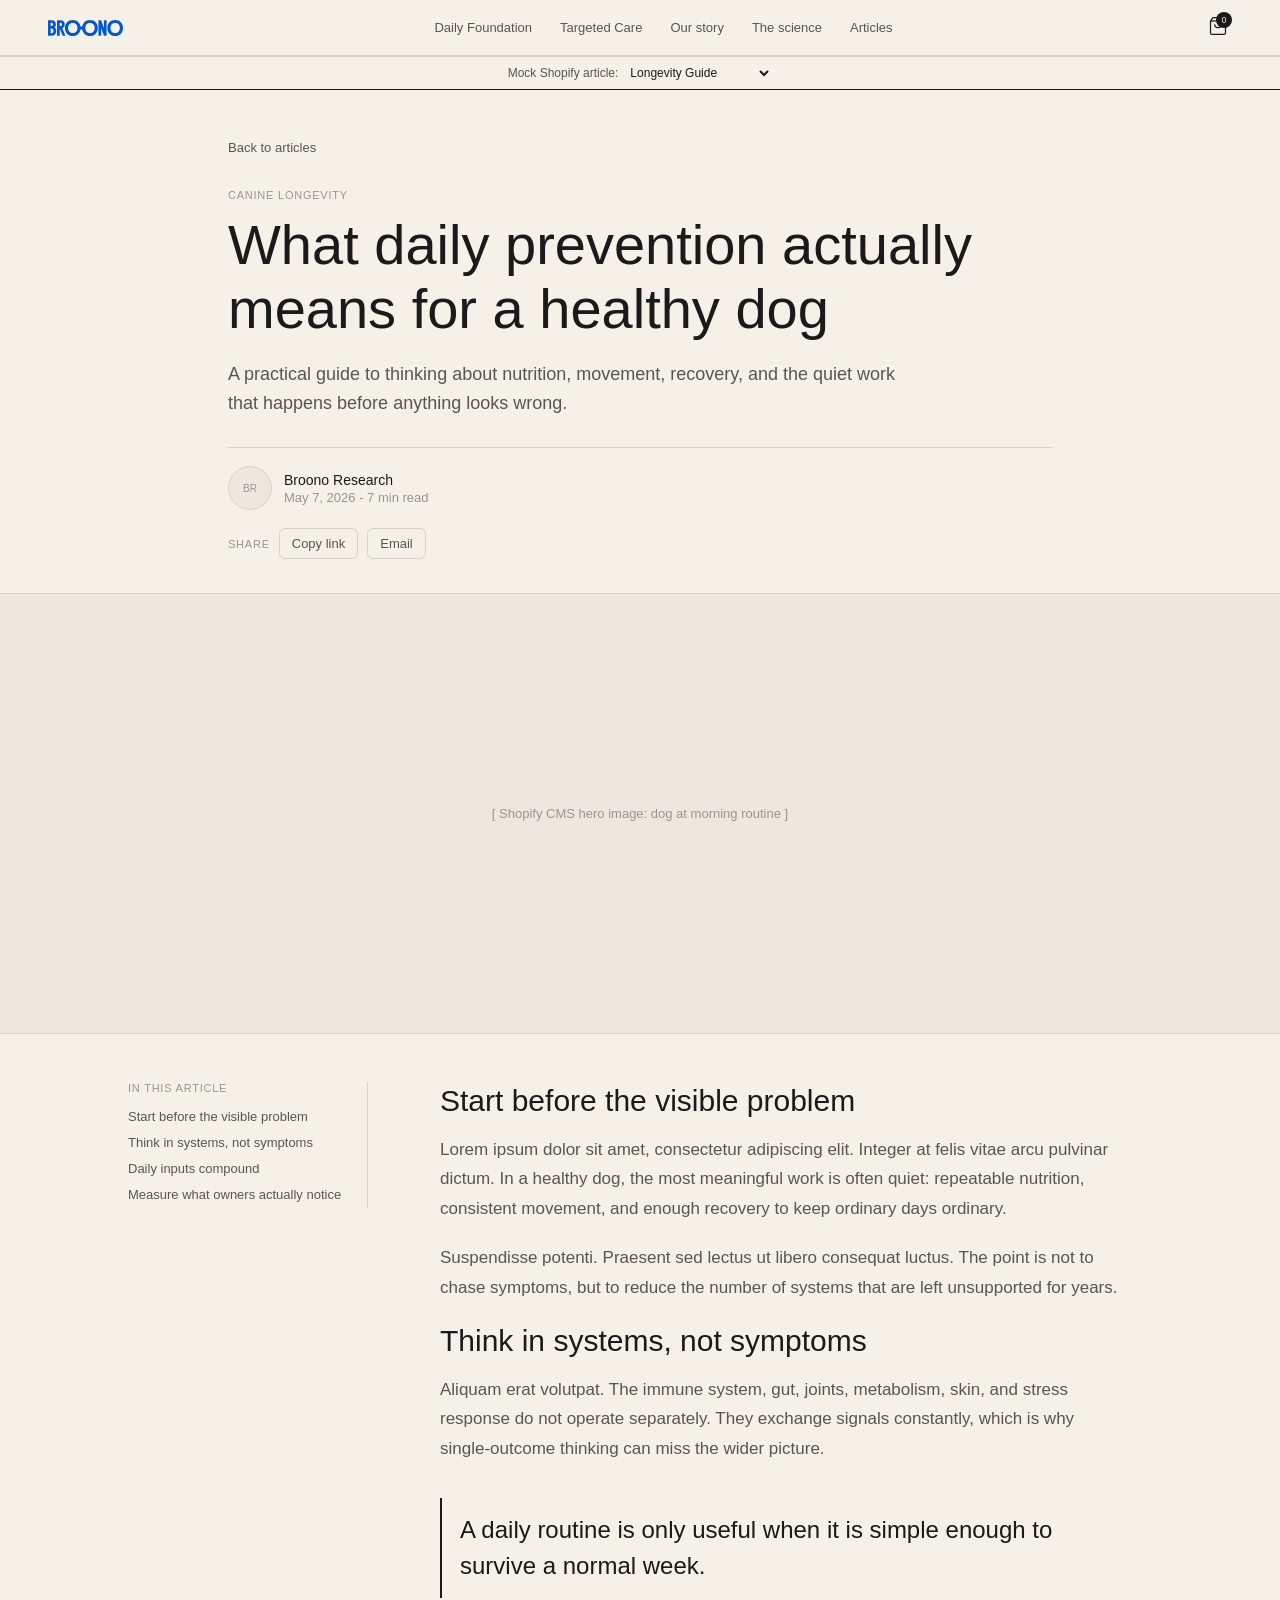
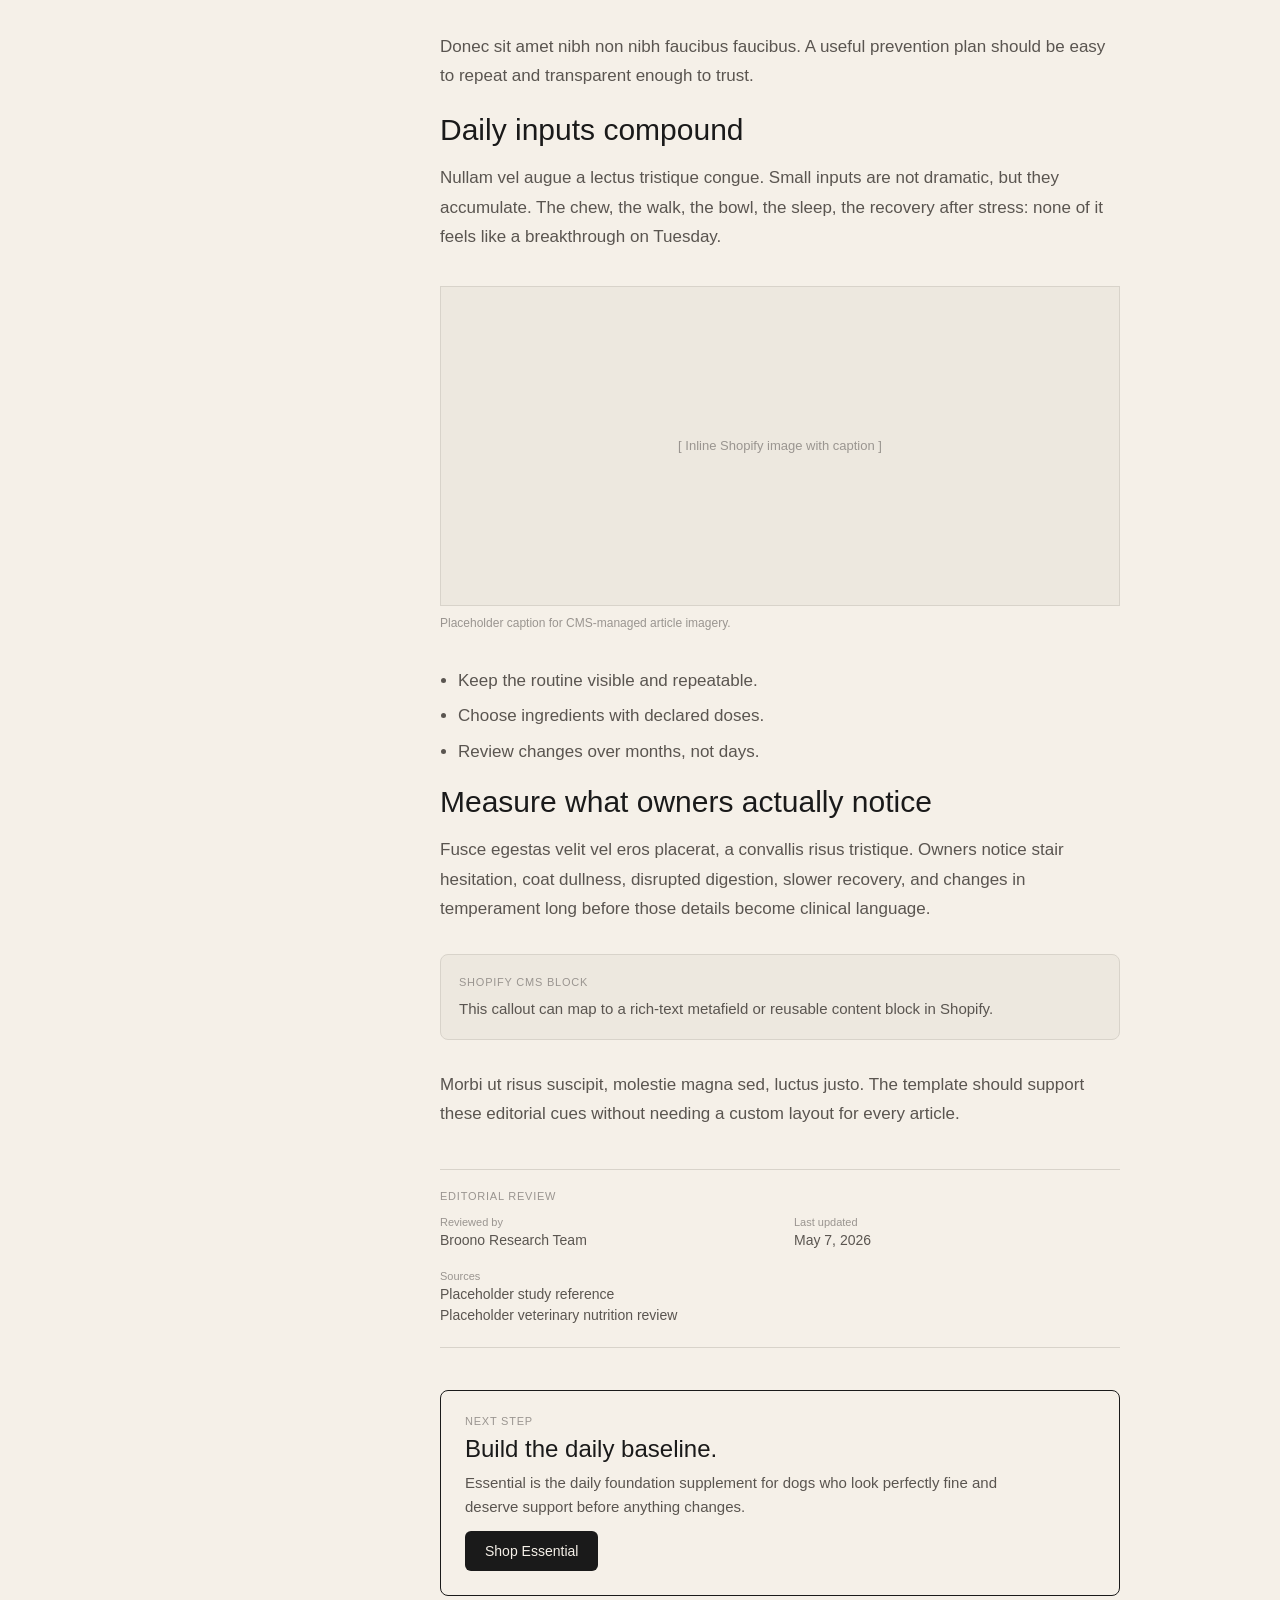
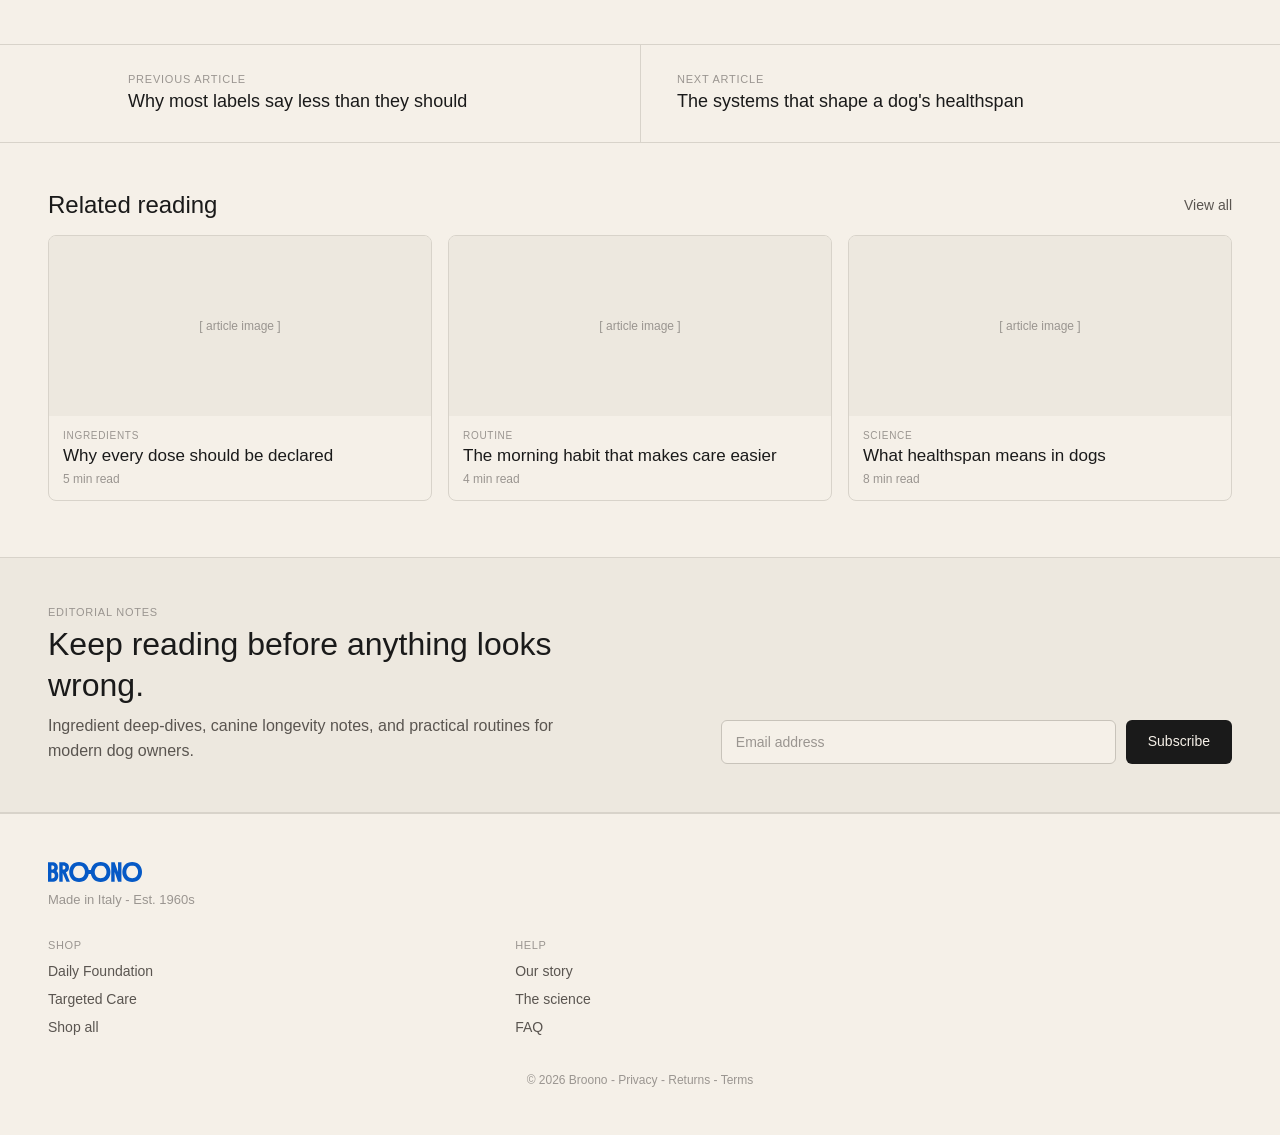
==== article.html @ ec1b1a00 "-" ====
<!DOCTYPE html>
<html lang="en">
<head>
<meta charset="UTF-8">
<link rel="icon" type="image/svg+xml" href="assets/logo-favicon-blue.svg">
<meta name="viewport" content="width=device-width, initial-scale=1.0">
<title>Broono - Article Template Wireframe</title>
<style>
  *, *::before, *::after { box-sizing: border-box; margin: 0; padding: 0; }

  :root {
    --color-background-primary: #F5F0E8;
    --color-background-secondary: #EDE8DF;
    --color-text-primary: #1A1A1A;
    --color-text-secondary: #5A5550;
    --color-text-tertiary: #9A9590;
    --color-border-primary: #1A1A1A;
    --color-border-secondary: #C8C3BA;
    --color-border-tertiary: #D8D3CA;
  }

  body {
    background: #E8E3DB;
    font-family: -apple-system, BlinkMacSystemFont, "Helvetica Neue", Arial, sans-serif;
    min-height: 100vh;
    color: var(--color-text-primary);
  }

  a { color: inherit; text-decoration: none; }

  .sr-only {
    position: absolute; width: 1px; height: 1px;
    padding: 0; margin: -1px; overflow: hidden;
    clip: rect(0,0,0,0); white-space: nowrap; border: 0;
  }

  .page-wrapper {
    display: flex;
    flex-direction: column;
    align-items: center;
    padding: 20px 12px;
  }

  .phone-frame {
    width: 340px;
    overflow: hidden;
    background: var(--color-background-primary);
    position: relative;
  }

  .section-label {
    font-size: 8px;
    color: var(--color-text-tertiary);
    padding: 5px 10px 3px;
    letter-spacing: 0.06em;
  }

  .nav-drawer {
    display: none;
    position: absolute;
    top: 0; left: 0; right: 0; bottom: 0;
    z-index: 30;
    background: var(--color-background-primary);
  }
  .nav-drawer__inner { padding: 14px 16px; }
  .nav-drawer__header {
    display: flex;
    justify-content: space-between;
    align-items: center;
    padding-bottom: 12px;
    border-bottom: 0.5px solid var(--color-border-tertiary);
    margin-bottom: 4px;
  }
  .nav-drawer__close {
    background: none; border: none; cursor: pointer;
    font-size: 22px; line-height: 1;
    color: var(--color-text-primary); padding: 0;
  }
  .nav-drawer__group-label {
    font-size: 9px; color: var(--color-text-tertiary);
    padding: 10px 0 4px; letter-spacing: 0.07em;
  }
  .nav-drawer__links { font-size: 13px; }
  .nav-drawer__link {
    display: block;
    padding: 10px 0;
    border-bottom: 0.5px solid var(--color-border-tertiary);
  }
  .nav-drawer__link:last-child { border-bottom: none; }

  .nav {
    position: sticky; top: 0; z-index: 10;
    background: var(--color-background-primary);
    border-bottom: 0.5px solid var(--color-border-tertiary);
    padding: 0 14px;
    display: flex;
    align-items: center;
    justify-content: space-between;
    height: 44px;
  }
  .nav__hamburger {
    background: none; border: none; cursor: pointer;
    padding: 4px; color: var(--color-text-primary);
  }
  .nav__desktop-links { display: none; }
  .nav__desktop-link { color: var(--color-text-secondary); cursor: pointer; }
  .nav__cart { position: relative; cursor: pointer; padding: 4px; }
  .nav__cart-badge {
    position: absolute; top: 0; right: 0;
    background: var(--color-text-primary);
    color: var(--color-background-primary);
    border-radius: 50%; width: 13px; height: 13px;
    font-size: 8px;
    display: flex; align-items: center; justify-content: center;
    font-weight: 500;
  }

  .article-picker {
    display: flex; align-items: center; gap: 8px;
    padding: 6px 10px;
    background: var(--color-background-primary);
    border-bottom: 0.5px solid var(--color-border-primary);
    font-size: 9px; color: var(--color-text-secondary);
  }
  .article-picker select {
    font-size: 9px; font-family: inherit;
    color: var(--color-text-primary);
    background: transparent; border: none; outline: none; cursor: pointer;
    max-width: 245px;
  }

  .article-hero {
    border-bottom: 0.5px solid var(--color-border-tertiary);
  }
  .article-hero__inner { padding: 18px 14px 16px; }
  .article-hero__back {
    display: inline-block;
    font-size: 10px;
    color: var(--color-text-secondary);
    margin-bottom: 18px;
  }
  .article-hero__eyebrow {
    font-size: 9px;
    color: var(--color-text-tertiary);
    letter-spacing: 0.07em;
    text-transform: uppercase;
    margin-bottom: 8px;
  }
  .article-hero__title {
    font-size: 25px;
    font-weight: 500;
    line-height: 1.15;
    margin-bottom: 10px;
  }
  .article-hero__dek {
    font-size: 12px;
    line-height: 1.65;
    color: var(--color-text-secondary);
    margin-bottom: 16px;
  }
  .article-meta {
    display: flex;
    align-items: center;
    gap: 9px;
    padding-top: 12px;
    border-top: 0.5px solid var(--color-border-tertiary);
  }
  .article-meta__avatar {
    width: 30px; height: 30px; border-radius: 50%;
    background: var(--color-background-secondary);
    border: 0.5px solid var(--color-border-tertiary);
    display: flex; align-items: center; justify-content: center;
    font-size: 8px; color: var(--color-text-tertiary);
    flex-shrink: 0;
  }
  .article-meta__name { font-size: 10px; font-weight: 500; margin-bottom: 2px; }
  .article-meta__details { font-size: 9px; color: var(--color-text-tertiary); }
  .share-row {
    display: flex;
    align-items: center;
    gap: 7px;
    flex-wrap: wrap;
    margin-top: 12px;
  }
  .share-row__label {
    font-size: 9px;
    color: var(--color-text-tertiary);
    letter-spacing: 0.07em;
    text-transform: uppercase;
  }
  .share-row__button {
    border: 0.5px solid var(--color-border-tertiary);
    background: transparent;
    color: var(--color-text-secondary);
    border-radius: 6px;
    padding: 6px 9px;
    font-family: inherit;
    font-size: 10px;
    line-height: 1;
    cursor: pointer;
  }
  .share-row__button:hover { border-color: var(--color-border-secondary); color: var(--color-text-primary); }
  .article-hero__media {
    min-height: 190px;
    background: var(--color-background-secondary);
    border-top: 0.5px solid var(--color-border-tertiary);
    display: flex; align-items: center; justify-content: center;
    text-align: center;
    font-size: 10px;
    color: var(--color-text-tertiary);
    padding: 20px;
  }

  .article-layout {
    border-bottom: 0.5px solid var(--color-border-tertiary);
  }
  .article-layout__inner { padding: 0 14px 18px; }
  .toc {
    border-bottom: 0.5px solid var(--color-border-tertiary);
    padding: 12px 0;
    margin-bottom: 18px;
  }
  .toc__label {
    font-size: 9px;
    color: var(--color-text-tertiary);
    letter-spacing: 0.07em;
    margin-bottom: 8px;
    text-transform: uppercase;
  }
  .toc__link {
    display: block;
    font-size: 11px;
    color: var(--color-text-secondary);
    line-height: 1.8;
  }

  .article-body {
    font-size: 13px;
    line-height: 1.72;
    color: var(--color-text-secondary);
  }
  .article-body h2 {
    font-size: 18px;
    line-height: 1.28;
    font-weight: 500;
    color: var(--color-text-primary);
    margin: 28px 0 10px;
  }
  .article-body h2:first-child { margin-top: 0; }
  .article-body h3 {
    font-size: 14px;
    line-height: 1.35;
    font-weight: 500;
    color: var(--color-text-primary);
    margin: 18px 0 8px;
  }
  .article-body p { margin-bottom: 14px; }
  .article-body a {
    color: var(--color-text-primary);
    border-bottom: 0.5px solid var(--color-border-secondary);
  }
  .article-body ul, .article-body ol {
    margin: 0 0 16px 18px;
  }
  .article-body li { margin-bottom: 6px; }
  .article-pullquote {
    border-left: 2px solid var(--color-border-primary);
    padding: 10px 0 10px 12px;
    margin: 20px 0;
    color: var(--color-text-primary);
    font-size: 15px;
    line-height: 1.5;
    font-weight: 500;
  }
  .article-image {
    margin: 22px 0;
  }
  .article-image__frame {
    min-height: 170px;
    background: var(--color-background-secondary);
    border: 0.5px solid var(--color-border-tertiary);
    display: flex; align-items: center; justify-content: center;
    text-align: center;
    font-size: 10px;
    color: var(--color-text-tertiary);
    padding: 18px;
  }
  .article-image__caption {
    font-size: 9px;
    color: var(--color-text-tertiary);
    line-height: 1.5;
    margin-top: 6px;
  }
  .article-note {
    border: 0.5px solid var(--color-border-tertiary);
    background: var(--color-background-secondary);
    border-radius: 8px;
    padding: 12px;
    margin: 20px 0;
  }
  .article-note__label {
    font-size: 9px;
    letter-spacing: 0.07em;
    color: var(--color-text-tertiary);
    text-transform: uppercase;
    margin-bottom: 5px;
  }
  .article-note__body {
    font-size: 12px;
    line-height: 1.6;
    color: var(--color-text-secondary);
  }

  .article-trust {
    border-top: 0.5px solid var(--color-border-tertiary);
    border-bottom: 0.5px solid var(--color-border-tertiary);
    padding: 14px 0;
    margin-top: 26px;
  }
  .article-trust__label {
    font-size: 9px;
    color: var(--color-text-tertiary);
    letter-spacing: 0.07em;
    text-transform: uppercase;
    margin-bottom: 10px;
  }
  .article-trust__grid {
    display: grid;
    grid-template-columns: 1fr;
    gap: 10px;
  }
  .article-trust__item-label {
    font-size: 9px;
    color: var(--color-text-tertiary);
    margin-bottom: 2px;
  }
  .article-trust__item-value {
    font-size: 11px;
    line-height: 1.55;
    color: var(--color-text-secondary);
  }

  .article-cta {
    border: 0.5px solid var(--color-border-primary);
    border-radius: 8px;
    padding: 14px;
    margin-top: 28px;
  }
  .article-cta__label {
    font-size: 9px;
    letter-spacing: 0.07em;
    color: var(--color-text-tertiary);
    text-transform: uppercase;
    margin-bottom: 6px;
  }
  .article-cta__title {
    font-size: 16px;
    line-height: 1.35;
    font-weight: 500;
    margin-bottom: 6px;
  }
  .article-cta__body {
    font-size: 11px;
    line-height: 1.6;
    color: var(--color-text-secondary);
    margin-bottom: 12px;
  }
  .article-cta__button {
    display: inline-block;
    background: var(--color-text-primary);
    color: var(--color-background-primary);
    padding: 9px 14px;
    border-radius: 6px;
    font-size: 11px;
    font-weight: 500;
  }

  .article-nav {
    border-bottom: 0.5px solid var(--color-border-tertiary);
  }
  .article-nav__inner {
    display: grid;
    grid-template-columns: 1fr;
  }
  .article-nav__item {
    padding: 14px;
    border-bottom: 0.5px solid var(--color-border-tertiary);
  }
  .article-nav__item:last-child { border-bottom: none; }
  .article-nav__label {
    font-size: 9px;
    color: var(--color-text-tertiary);
    letter-spacing: 0.07em;
    text-transform: uppercase;
    margin-bottom: 4px;
  }
  .article-nav__title {
    font-size: 13px;
    line-height: 1.35;
    font-weight: 500;
  }

  .related {
    border-bottom: 0.5px solid var(--color-border-tertiary);
  }
  .related__header {
    padding: 14px 14px 8px;
    display: flex; justify-content: space-between; align-items: center;
  }
  .related__title { font-size: 14px; font-weight: 500; }
  .related__showall { font-size: 10px; color: var(--color-text-secondary); }
  .related__grid {
    display: grid;
    grid-template-columns: 1fr;
    gap: 10px;
    padding: 0 14px 18px;
  }
  .related-card {
    border: 0.5px solid var(--color-border-tertiary);
    border-radius: 8px;
    overflow: hidden;
    background: var(--color-background-primary);
  }
  .related-card__photo {
    min-height: 100px;
    background: var(--color-background-secondary);
    display: flex; align-items: center; justify-content: center;
    font-size: 9px;
    color: var(--color-text-tertiary);
  }
  .related-card__body { padding: 10px; }
  .related-card__eyebrow {
    font-size: 8px;
    color: var(--color-text-tertiary);
    letter-spacing: 0.07em;
    margin-bottom: 4px;
    text-transform: uppercase;
  }
  .related-card__name {
    font-size: 13px;
    line-height: 1.35;
    font-weight: 500;
    margin-bottom: 4px;
  }
  .related-card__meta {
    font-size: 9px;
    color: var(--color-text-tertiary);
  }

  .article-newsletter {
    border-bottom: 0.5px solid var(--color-border-tertiary);
    background: var(--color-background-secondary);
  }
  .article-newsletter__inner { padding: 18px 14px; }
  .article-newsletter__label {
    font-size: 9px;
    color: var(--color-text-tertiary);
    letter-spacing: 0.07em;
    text-transform: uppercase;
    margin-bottom: 6px;
  }
  .article-newsletter__headline {
    font-size: 17px;
    line-height: 1.3;
    font-weight: 500;
    margin-bottom: 6px;
  }
  .article-newsletter__body {
    font-size: 11px;
    line-height: 1.6;
    color: var(--color-text-secondary);
    margin-bottom: 12px;
  }
  .article-newsletter__form {
    display: flex;
    flex-direction: column;
    gap: 8px;
  }
  .article-newsletter__input {
    border: 0.5px solid var(--color-border-secondary);
    background: var(--color-background-primary);
    color: var(--color-text-tertiary);
    border-radius: 6px;
    padding: 10px 12px;
    font-size: 11px;
  }
  .article-newsletter__button {
    background: var(--color-text-primary);
    color: var(--color-background-primary);
    border-radius: 6px;
    padding: 10px 14px;
    font-size: 11px;
    font-weight: 500;
    text-align: center;
  }

  .footer { border-top: 0.5px solid var(--color-border-tertiary); }
  .footer__inner { padding: 12px 10px 24px; }
  .footer__logo { font-size: 11px; font-weight: 500; margin-bottom: 4px; letter-spacing: 0.07em; }
  .footer__origin { font-size: 9px; color: var(--color-text-tertiary); margin-bottom: 12px; }
  .footer__cols {
    display: grid;
    grid-template-columns: minmax(0,1fr) minmax(0,1fr);
    gap: 12px; margin-bottom: 12px;
  }
  .footer__col-label {
    font-size: 8px; font-weight: 500; color: var(--color-text-tertiary);
    margin-bottom: 6px; letter-spacing: 0.06em;
  }
  .footer__col-links { font-size: 10px; color: var(--color-text-secondary); line-height: 2; }
  .footer__legal { font-size: 8px; color: var(--color-text-tertiary); text-align: center; }

  @media (min-width: 768px) {
    body { padding: 0; }
    .page-wrapper { padding: 0; align-items: stretch; }
    .phone-frame { width: 100%; max-width: 100%; overflow: visible; }
    .section-label { display: none; }

    .nav {
      height: 56px; padding: 0 48px;
      max-width: 1280px; width: 100%; margin: 0 auto;
    }
    .nav-wrapper {
      background: var(--color-background-primary);
      border-bottom: 0.5px solid var(--color-border-tertiary);
      position: sticky; top: 0; z-index: 10;
    }
    .nav__hamburger { display: none; }
    .nav__desktop-links {
      display: flex; gap: 28px; align-items: center; font-size: 13px;
    }
    .nav__desktop-link:hover { color: var(--color-text-primary); }
    .nav__cart-badge { width: 16px; height: 16px; font-size: 9px; }

    .article-picker {
      justify-content: center;
      font-size: 12px;
      padding: 8px 48px;
    }
    .article-picker select { font-size: 12px; max-width: none; }

    .article-hero__inner {
      max-width: 920px;
      margin: 0 auto;
      padding: 48px 48px 34px;
    }
    .article-hero__back { font-size: 13px; margin-bottom: 34px; }
    .article-hero__eyebrow { font-size: 11px; margin-bottom: 12px; }
    .article-hero__title {
      font-size: 56px;
      max-width: 820px;
      margin-bottom: 18px;
    }
    .article-hero__dek {
      font-size: 18px;
      max-width: 690px;
      margin-bottom: 28px;
    }
    .article-meta { gap: 12px; padding-top: 18px; }
    .article-meta__avatar { width: 44px; height: 44px; font-size: 10px; }
    .article-meta__name { font-size: 14px; }
    .article-meta__details { font-size: 13px; }
    .share-row { margin-top: 18px; gap: 9px; }
    .share-row__label { font-size: 11px; }
    .share-row__button { font-size: 13px; padding: 8px 12px; }
    .article-hero__media {
      min-height: 440px;
      font-size: 13px;
    }

    .article-layout__inner {
      max-width: 1120px;
      margin: 0 auto;
      padding: 48px;
      display: grid;
      grid-template-columns: 240px minmax(0, 680px);
      gap: 72px;
      align-items: start;
    }
    .toc {
      position: sticky;
      top: 88px;
      border-bottom: none;
      border-right: 0.5px solid var(--color-border-tertiary);
      padding: 0 22px 0 0;
      margin: 0;
    }
    .toc__label { font-size: 11px; margin-bottom: 10px; }
    .toc__link { font-size: 13px; line-height: 2; }

    .article-body { font-size: 17px; line-height: 1.74; }
    .article-body h2 { font-size: 30px; margin: 42px 0 14px; }
    .article-body h3 { font-size: 20px; margin: 26px 0 10px; }
    .article-body p { margin-bottom: 20px; }
    .article-pullquote {
      font-size: 24px;
      padding: 14px 0 14px 18px;
      margin: 34px 0;
    }
    .article-image { margin: 34px 0; }
    .article-image__frame {
      min-height: 320px;
      font-size: 13px;
    }
    .article-image__caption { font-size: 12px; margin-top: 8px; }
    .article-note { padding: 18px; margin: 30px 0; }
    .article-note__label { font-size: 11px; }
    .article-note__body { font-size: 15px; }
    .article-trust {
      padding: 20px 0;
      margin-top: 40px;
    }
    .article-trust__label { font-size: 11px; margin-bottom: 14px; }
    .article-trust__grid {
      grid-template-columns: 1fr 1fr;
      gap: 18px 28px;
    }
    .article-trust__item-label { font-size: 11px; }
    .article-trust__item-value { font-size: 14px; }
    .article-cta { padding: 24px; margin-top: 42px; }
    .article-cta__label { font-size: 11px; }
    .article-cta__title { font-size: 24px; }
    .article-cta__body { font-size: 15px; max-width: 540px; }
    .article-cta__button { font-size: 14px; padding: 12px 20px; }

    .article-nav__inner {
      max-width: 1120px;
      margin: 0 auto;
      grid-template-columns: 1fr 1fr;
      padding: 0 48px;
    }
    .article-nav__item {
      padding: 28px 0;
      border-bottom: none;
    }
    .article-nav__item + .article-nav__item {
      border-left: 0.5px solid var(--color-border-tertiary);
      padding-left: 36px;
    }
    .article-nav__label { font-size: 11px; }
    .article-nav__title { font-size: 18px; max-width: 420px; }

    .related__header {
      max-width: 1280px;
      margin: 0 auto;
      padding: 48px 48px 16px;
    }
    .related__title { font-size: 24px; }
    .related__showall { font-size: 14px; }
    .related__grid {
      max-width: 1280px;
      margin: 0 auto;
      grid-template-columns: repeat(3, minmax(0, 1fr));
      gap: 16px;
      padding: 0 48px 56px;
    }
    .related-card__photo { min-height: 180px; font-size: 12px; }
    .related-card__body { padding: 14px; }
    .related-card__eyebrow { font-size: 10px; }
    .related-card__name { font-size: 17px; }
    .related-card__meta { font-size: 12px; }

    .article-newsletter__inner {
      max-width: 1280px;
      margin: 0 auto;
      padding: 48px;
      display: grid;
      grid-template-columns: minmax(0, 1.1fr) minmax(340px, 0.9fr);
      gap: 48px;
      align-items: end;
    }
    .article-newsletter__label { font-size: 11px; }
    .article-newsletter__headline { font-size: 32px; max-width: 520px; }
    .article-newsletter__body { font-size: 16px; max-width: 560px; margin-bottom: 0; }
    .article-newsletter__form {
      flex-direction: row;
      gap: 10px;
    }
    .article-newsletter__input {
      flex: 1;
      font-size: 14px;
      padding: 13px 14px;
    }
    .article-newsletter__button {
      font-size: 14px;
      padding: 13px 22px;
      white-space: nowrap;
    }

    .footer__inner { padding: 48px; max-width: 1280px; margin: 0 auto; }
    .footer__logo { font-size: 16px; margin-bottom: 6px; }
    .footer__origin { font-size: 13px; margin-bottom: 32px; }
    .footer__cols { grid-template-columns: 2fr 1fr 1fr 1fr; gap: 32px; margin-bottom: 32px; }
    .footer__col-label { font-size: 11px; }
    .footer__col-links { font-size: 14px; }
    .footer__legal { font-size: 12px; }
  }
</style>
</head>
<body>

<h2 class="sr-only">Article template wireframe - Broono dog supplements</h2>

<div class="page-wrapper">
<div class="phone-frame">

  <div id="nav-drawer" class="nav-drawer">
    <div class="nav-drawer__inner">
      <div class="nav-drawer__header">
        <a href="index.html" style="display:inline-block;line-height:0;"><img src="assets/broono-logo-blu.svg" alt="Broono" style="height:18px;width:auto;"></a>
        <button class="nav-drawer__close" onclick="document.getElementById('nav-drawer').style.display='none'" aria-label="Close menu">x</button>
      </div>
      <div class="nav-drawer__group-label">COLLECTIONS</div>
      <div class="nav-drawer__links">
        <a class="nav-drawer__link" href="pdp.html">Daily Foundation</a>
        <a class="nav-drawer__link" href="pdp.html">Targeted Care</a>
      </div>
      <div class="nav-drawer__group-label">MORE</div>
      <div class="nav-drawer__links">
        <a class="nav-drawer__link" href="index.html">Our story</a>
        <a class="nav-drawer__link" href="article.html">The science</a>
        <a class="nav-drawer__link" href="article.html" style="border-bottom:none;">Articles</a>
      </div>
    </div>
  </div>

  <div class="nav-wrapper">
    <nav class="nav">
      <button class="nav__hamburger" onclick="document.getElementById('nav-drawer').style.display='block'" aria-label="Open menu">
        <svg width="18" height="14" viewBox="0 0 18 14" fill="none"><rect width="18" height="1.5" rx="0.75" fill="currentColor"/><rect y="6" width="18" height="1.5" rx="0.75" fill="currentColor"/><rect y="12" width="18" height="1.5" rx="0.75" fill="currentColor"/></svg>
      </button>
      <a href="index.html" style="display:inline-block;line-height:0;"><img src="assets/broono-logo-blu.svg" alt="Broono" style="height:16px;width:auto;"></a>
      <nav class="nav__desktop-links" aria-label="Main navigation">
        <a href="pdp.html"><span class="nav__desktop-link">Daily Foundation</span></a>
        <a href="pdp.html"><span class="nav__desktop-link">Targeted Care</span></a>
        <a href="index.html"><span class="nav__desktop-link">Our story</span></a>
        <a href="article.html"><span class="nav__desktop-link">The science</span></a>
        <a href="article.html"><span class="nav__desktop-link">Articles</span></a>
      </nav>
      <div class="nav__cart" aria-label="Cart">
        <svg width="20" height="20" viewBox="0 0 24 24" fill="none" stroke="currentColor" stroke-width="1.5"><path d="M6 2L3 6v14a2 2 0 002 2h14a2 2 0 002-2V6l-3-4z"/><line x1="3" y1="6" x2="21" y2="6"/><path d="M16 10a4 4 0 01-8 0"/></svg>
        <span class="nav__cart-badge">0</span>
      </div>
    </nav>
  </div>

  <div class="article-picker">
    <span>Mock Shopify article:</span>
    <select id="articlePicker" aria-label="Select mock article">
      <option value="longevity">Longevity Guide</option>
      <option value="ingredients">Ingredient Deep Dive</option>
      <option value="announcement">Product Announcement</option>
    </select>
  </div>

  <article>
    <header class="article-hero">
      <div class="section-label">ARTICLE HEADER</div>
      <div class="article-hero__inner">
        <a class="article-hero__back" href="index.html">Back to articles</a>
        <div class="article-hero__eyebrow" id="article-category">Canine longevity</div>
        <h1 class="article-hero__title" id="article-title">What daily prevention actually means for a healthy dog</h1>
        <p class="article-hero__dek" id="article-dek">A practical guide to thinking about nutrition, movement, recovery, and the quiet work that happens before anything looks wrong.</p>
        <div class="article-meta">
          <div class="article-meta__avatar" id="article-avatar">AB</div>
          <div>
            <div class="article-meta__name" id="article-author">Broono Research</div>
            <div class="article-meta__details" id="article-details">May 7, 2026 - 7 min read</div>
          </div>
        </div>
        <div class="share-row" aria-label="Share article">
          <span class="share-row__label">Share</span>
          <button class="share-row__button" type="button" id="copy-link-button">Copy link</button>
          <a class="share-row__button" href="mailto:?subject=Broono article&body=Read this Broono article: article.html">Email</a>
        </div>
      </div>
      <div class="article-hero__media" id="article-hero-media">[ Shopify CMS hero image ]</div>
    </header>

    <section class="article-layout">
      <div class="section-label">ARTICLE BODY + TOC</div>
      <div class="article-layout__inner">
        <aside class="toc" aria-label="Article contents">
          <div class="toc__label">In this article</div>
          <div id="article-toc"></div>
        </aside>
        <div>
          <div class="article-body" id="article-body"></div>
          <aside class="article-trust" aria-label="Article review and sources">
            <div class="article-trust__label">Editorial review</div>
            <div class="article-trust__grid">
              <div class="article-trust__item">
                <div class="article-trust__item-label">Reviewed by</div>
                <div class="article-trust__item-value">Broono Research Team</div>
              </div>
              <div class="article-trust__item">
                <div class="article-trust__item-label">Last updated</div>
                <div class="article-trust__item-value">May 7, 2026</div>
              </div>
              <div class="article-trust__item">
                <div class="article-trust__item-label">Sources</div>
                <div class="article-trust__item-value">Placeholder study reference<br>Placeholder veterinary nutrition review</div>
              </div>
            </div>
          </aside>
          <aside class="article-cta">
            <div class="article-cta__label">Next step</div>
            <div class="article-cta__title" id="article-cta-title">Build the daily baseline.</div>
            <div class="article-cta__body" id="article-cta-body">Essential is the daily foundation supplement for dogs who look perfectly fine and deserve support before anything changes.</div>
            <a class="article-cta__button" href="pdp.html" id="article-cta-link">Shop Essential</a>
          </aside>
        </div>
      </div>
    </section>

    <nav class="article-nav" aria-label="Article navigation">
      <div class="section-label">PREVIOUS / NEXT</div>
      <div class="article-nav__inner">
        <a class="article-nav__item" href="article.html">
          <div class="article-nav__label">Previous article</div>
          <div class="article-nav__title" id="article-prev">Why most labels say less than they should</div>
        </a>
        <a class="article-nav__item" href="article.html">
          <div class="article-nav__label">Next article</div>
          <div class="article-nav__title" id="article-next">The systems that shape a dog's healthspan</div>
        </a>
      </div>
    </nav>
  </article>

  <section class="related">
    <div class="section-label">RELATED ARTICLES</div>
    <div class="related__header">
      <span class="related__title">Related reading</span>
      <a class="related__showall" href="article.html">View all</a>
    </div>
    <div class="related__grid" id="related-grid"></div>
  </section>

  <section class="article-newsletter">
    <div class="section-label">ARTICLE NEWSLETTER</div>
    <div class="article-newsletter__inner">
      <div>
        <div class="article-newsletter__label">Editorial notes</div>
        <div class="article-newsletter__headline">Keep reading before anything looks wrong.</div>
        <div class="article-newsletter__body">Ingredient deep-dives, canine longevity notes, and practical routines for modern dog owners.</div>
      </div>
      <div class="article-newsletter__form" aria-label="Newsletter signup">
        <div class="article-newsletter__input">Email address</div>
        <div class="article-newsletter__button">Subscribe</div>
      </div>
    </div>
  </section>

  <footer class="footer">
    <div class="section-label">FOOTER</div>
    <div class="footer__inner">
      <a href="index.html" style="display:inline-block;line-height:0;"><img src="assets/broono-logo-blu.svg" alt="Broono" class="footer__logo" style="height:20px;width:auto;"></a>
      <div class="footer__origin">Made in Italy - Est. 1960s</div>
      <div class="footer__cols">
        <div>
          <div class="footer__col-label">SHOP</div>
          <div class="footer__col-links"><a href="pdp.html">Daily Foundation</a><br><a href="pdp.html">Targeted Care</a><br><a href="pdp.html">Shop all</a></div>
        </div>
        <div>
          <div class="footer__col-label">HELP</div>
          <div class="footer__col-links"><a href="index.html">Our story</a><br><a href="article.html">The science</a><br><a href="article.html">FAQ</a></div>
        </div>
      </div>
      <div class="footer__legal">&copy; 2026 Broono - Privacy - Returns - Terms</div>
    </div>
  </footer>

</div>
</div>

<script>
  const mockArticles = {
    longevity: {
      category: 'Canine longevity',
      title: 'What daily prevention actually means for a healthy dog',
      dek: 'A practical guide to thinking about nutrition, movement, recovery, and the quiet work that happens before anything looks wrong.',
      author: 'Broono Research',
      initials: 'BR',
      details: 'May 7, 2026 - 7 min read',
      hero: '[ Shopify CMS hero image: dog at morning routine ]',
      ctaTitle: 'Build the daily baseline.',
      ctaBody: 'Essential is the daily foundation supplement for dogs who look perfectly fine and deserve support before anything changes.',
      ctaLink: 'Shop Essential',
      prev: 'Why most labels say less than they should',
      next: 'The systems that shape a dog\'s healthspan',
      related: [
        ['Ingredients', 'Why every dose should be declared', '5 min read'],
        ['Routine', 'The morning habit that makes care easier', '4 min read'],
        ['Science', 'What healthspan means in dogs', '8 min read']
      ],
      sections: [
        {
          id: 'start-before',
          title: 'Start before the visible problem',
          html: '<p>Lorem ipsum dolor sit amet, consectetur adipiscing elit. Integer at felis vitae arcu pulvinar dictum. In a healthy dog, the most meaningful work is often quiet: repeatable nutrition, consistent movement, and enough recovery to keep ordinary days ordinary.</p><p>Suspendisse potenti. Praesent sed lectus ut libero consequat luctus. The point is not to chase symptoms, but to reduce the number of systems that are left unsupported for years.</p>'
        },
        {
          id: 'systems',
          title: 'Think in systems, not symptoms',
          html: '<p>Aliquam erat volutpat. The immune system, gut, joints, metabolism, skin, and stress response do not operate separately. They exchange signals constantly, which is why single-outcome thinking can miss the wider picture.</p><blockquote class="article-pullquote">A daily routine is only useful when it is simple enough to survive a normal week.</blockquote><p>Donec sit amet nibh non nibh faucibus faucibus. A useful prevention plan should be easy to repeat and transparent enough to trust.</p>'
        },
        {
          id: 'daily-inputs',
          title: 'Daily inputs compound',
          html: '<p>Nullam vel augue a lectus tristique congue. Small inputs are not dramatic, but they accumulate. The chew, the walk, the bowl, the sleep, the recovery after stress: none of it feels like a breakthrough on Tuesday.</p><div class="article-image"><div class="article-image__frame">[ Inline Shopify image with caption ]</div><div class="article-image__caption">Placeholder caption for CMS-managed article imagery.</div></div><ul><li>Keep the routine visible and repeatable.</li><li>Choose ingredients with declared doses.</li><li>Review changes over months, not days.</li></ul>'
        },
        {
          id: 'measurement',
          title: 'Measure what owners actually notice',
          html: '<p>Fusce egestas velit vel eros placerat, a convallis risus tristique. Owners notice stair hesitation, coat dullness, disrupted digestion, slower recovery, and changes in temperament long before those details become clinical language.</p><div class="article-note"><div class="article-note__label">Shopify CMS block</div><div class="article-note__body">This callout can map to a rich-text metafield or reusable content block in Shopify.</div></div><p>Morbi ut risus suscipit, molestie magna sed, luctus justo. The template should support these editorial cues without needing a custom layout for every article.</p>'
        }
      ]
    },
    ingredients: {
      category: 'Ingredient deep dive',
      title: 'Why ingredient transparency should feel boring',
      dek: 'Declared doses, named mechanisms, and sourced rationale should be the baseline, not a special feature.',
      author: 'Broono Lab Team',
      initials: 'BL',
      details: 'May 7, 2026 - 6 min read',
      hero: '[ Shopify CMS hero image: ingredient bench ]',
      ctaTitle: 'Read the label without guessing.',
      ctaBody: 'Every Broono formula is built around named ingredients, declared doses, and a clear reason for being there.',
      ctaLink: 'Explore the formula',
      prev: 'The systems that shape a dog\'s healthspan',
      next: 'How we think about bioavailability',
      related: [
        ['Formula', 'Bioavailability in plain English', '6 min read'],
        ['Quality', 'What batch testing should prove', '5 min read'],
        ['Routine', 'How to compare supplement labels', '7 min read']
      ],
      sections: [
        {
          id: 'named',
          title: 'Name the ingredient',
          html: '<p>Lorem ipsum dolor sit amet, consectetur adipiscing elit. A label should not hide behind proprietary language when a dog owner is trying to make a careful decision.</p><p>Curabitur commodo tellus at velit consequat, vitae consequat lorem faucibus.</p>'
        },
        {
          id: 'dose',
          title: 'Declare the dose',
          html: '<p>Praesent vel nisl nec nibh faucibus vestibulum. A dose that exists only as a marketing claim is not useful. Owners need enough context to understand what is actually inside the chew.</p><blockquote class="article-pullquote">Transparency is not a tone of voice. It is information made legible.</blockquote>'
        },
        {
          id: 'mechanism',
          title: 'Explain the mechanism',
          html: '<p>Sed ac quam euismod, vulputate enim at, sodales purus. Ingredient copy should connect each input to a biological rationale without pretending that nutrition is magic.</p><div class="article-image"><div class="article-image__frame">[ Inline Shopify image: ingredient detail ]</div><div class="article-image__caption">Placeholder for a CMS-managed ingredient photograph or diagram.</div></div>'
        }
      ]
    },
    announcement: {
      category: 'Announcement',
      title: 'A calmer way to build the daily routine',
      dek: 'Introducing a compact editorial format for product news, formulation updates, and founder notes.',
      author: 'Broono Editorial',
      initials: 'BE',
      details: 'May 7, 2026 - 3 min read',
      hero: '[ Shopify CMS hero image: product and routine ]',
      ctaTitle: 'See the routine.',
      ctaBody: 'Pair the article with a product path when the story naturally leads to a next step.',
      ctaLink: 'Shop the routine',
      prev: 'What healthspan means in dogs',
      next: 'Why every dose should be declared',
      related: [
        ['News', 'Founder note on prevention', '3 min read'],
        ['Product', 'How Essential fits the morning', '4 min read'],
        ['Science', 'The five-system framework', '8 min read']
      ],
      sections: [
        {
          id: 'what-changed',
          title: 'What changed',
          html: '<p>Lorem ipsum dolor sit amet, consectetur adipiscing elit. Integer feugiat leo quis nibh feugiat, in suscipit magna tincidunt. This shorter format keeps announcements direct while preserving the same metadata and related reading system.</p>'
        },
        {
          id: 'why',
          title: 'Why it matters',
          html: '<p>Vivamus tristique lacus vitae urna gravida, id luctus urna iaculis. Announcement pages should still behave like articles: readable, linkable, and useful after the launch window closes.</p><div class="article-note"><div class="article-note__label">CMS variant</div><div class="article-note__body">This mock article represents a compact news template using the same component set.</div></div>'
        }
      ]
    }
  };

  function renderArticle(key) {
    const article = mockArticles[key] || mockArticles.longevity;
    document.getElementById('article-category').textContent = article.category;
    document.getElementById('article-title').textContent = article.title;
    document.getElementById('article-dek').textContent = article.dek;
    document.getElementById('article-author').textContent = article.author;
    document.getElementById('article-avatar').textContent = article.initials;
    document.getElementById('article-details').textContent = article.details;
    document.querySelector('.share-row a').href = 'mailto:?subject=' + encodeURIComponent(article.title) + '&body=' + encodeURIComponent('Read this Broono article: ' + window.location.href);
    document.getElementById('article-hero-media').textContent = article.hero;
    document.getElementById('article-cta-title').textContent = article.ctaTitle;
    document.getElementById('article-cta-body').textContent = article.ctaBody;
    document.getElementById('article-cta-link').textContent = article.ctaLink;
    document.getElementById('article-prev').textContent = article.prev;
    document.getElementById('article-next').textContent = article.next;

    document.getElementById('article-toc').innerHTML = article.sections.map(section =>
      '<a class="toc__link" href="#' + section.id + '">' + section.title + '</a>'
    ).join('');

    document.getElementById('article-body').innerHTML = article.sections.map(section =>
      '<section id="' + section.id + '"><h2>' + section.title + '</h2>' + section.html + '</section>'
    ).join('');

    document.getElementById('related-grid').innerHTML = article.related.map(item =>
      '<a class="related-card" href="article.html"><div class="related-card__photo">[ article image ]</div><div class="related-card__body"><div class="related-card__eyebrow">' + item[0] + '</div><div class="related-card__name">' + item[1] + '</div><div class="related-card__meta">' + item[2] + '</div></div></a>'
    ).join('');
  }

  document.getElementById('articlePicker').addEventListener('change', function(event) {
    renderArticle(event.target.value);
  });

  document.getElementById('copy-link-button').addEventListener('click', function(event) {
    const button = event.currentTarget;
    const originalLabel = 'Copy link';

    if (!navigator.clipboard) {
      button.textContent = 'Link copied';
      setTimeout(function() { button.textContent = originalLabel; }, 1400);
      return;
    }

    navigator.clipboard.writeText(window.location.href).then(function() {
      button.textContent = 'Link copied';
      setTimeout(function() { button.textContent = originalLabel; }, 1400);
    }).catch(function() {
      button.textContent = 'Copy failed';
      setTimeout(function() { button.textContent = originalLabel; }, 1400);
    });
  });

  renderArticle('longevity');
</script>

</body>
</html>
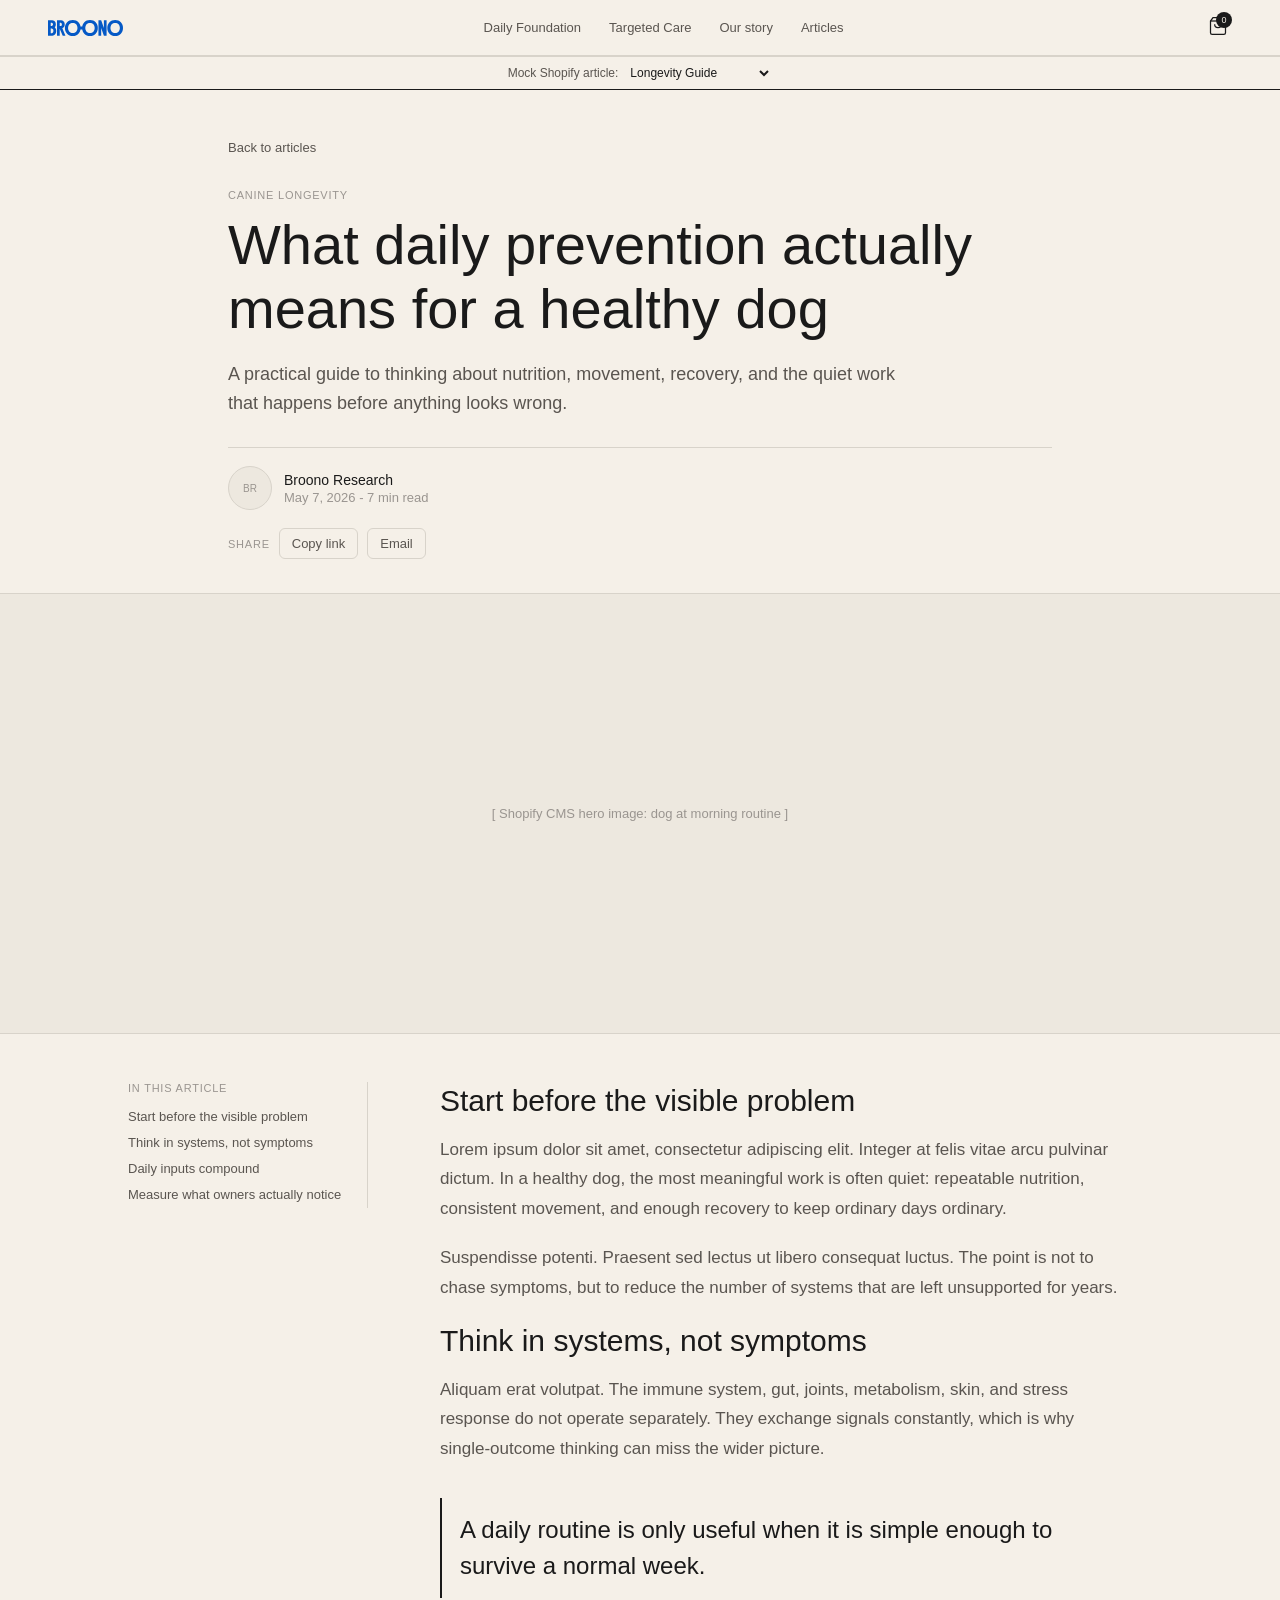
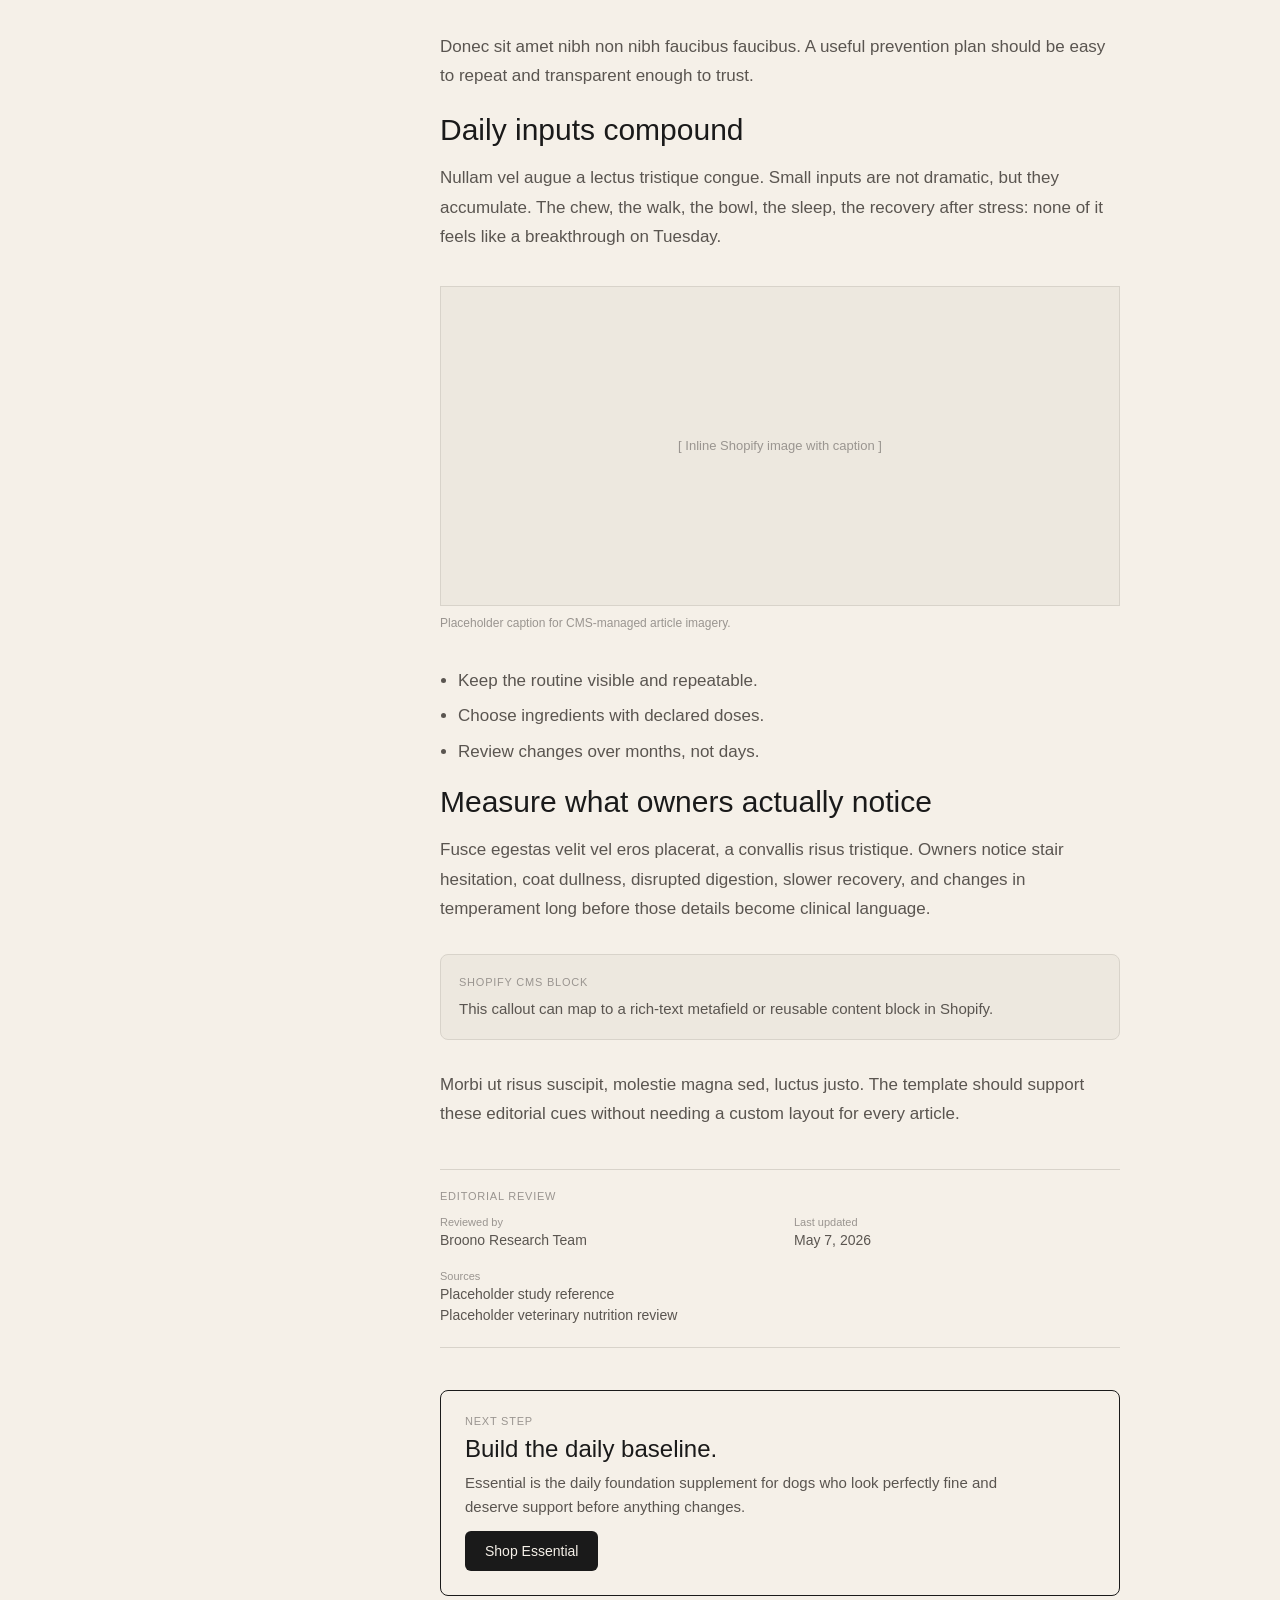
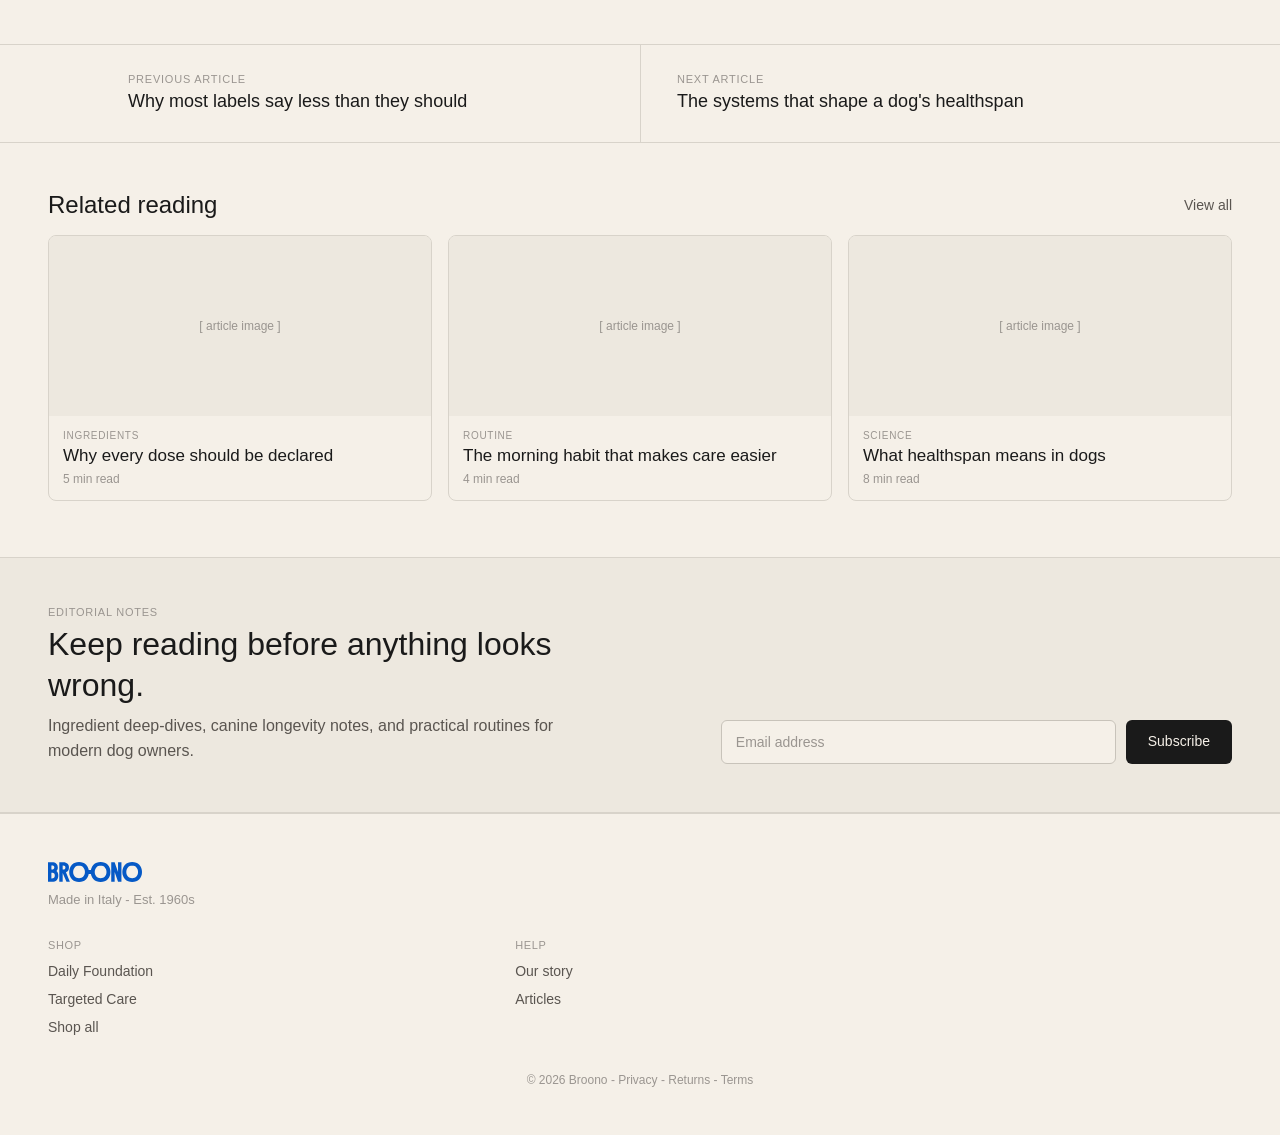
==== commit c9c1b1d8: "-" ====
--- a/article.html
+++ b/article.html
@@ -718,8 +718,7 @@
       <div class="nav-drawer__group-label">MORE</div>
       <div class="nav-drawer__links">
         <a class="nav-drawer__link" href="index.html">Our story</a>
-        <a class="nav-drawer__link" href="article.html">The science</a>
-        <a class="nav-drawer__link" href="article.html" style="border-bottom:none;">Articles</a>
+        <a class="nav-drawer__link" href="blog.html" style="border-bottom:none;">Articles</a>
       </div>
     </div>
   </div>
@@ -734,8 +733,7 @@
         <a href="pdp.html"><span class="nav__desktop-link">Daily Foundation</span></a>
         <a href="pdp.html"><span class="nav__desktop-link">Targeted Care</span></a>
         <a href="index.html"><span class="nav__desktop-link">Our story</span></a>
-        <a href="article.html"><span class="nav__desktop-link">The science</span></a>
-        <a href="article.html"><span class="nav__desktop-link">Articles</span></a>
+        <a href="blog.html"><span class="nav__desktop-link">Articles</span></a>
       </nav>
       <div class="nav__cart" aria-label="Cart">
         <svg width="20" height="20" viewBox="0 0 24 24" fill="none" stroke="currentColor" stroke-width="1.5"><path d="M6 2L3 6v14a2 2 0 002 2h14a2 2 0 002-2V6l-3-4z"/><line x1="3" y1="6" x2="21" y2="6"/><path d="M16 10a4 4 0 01-8 0"/></svg>
@@ -757,7 +755,7 @@
     <header class="article-hero">
       <div class="section-label">ARTICLE HEADER</div>
       <div class="article-hero__inner">
-        <a class="article-hero__back" href="index.html">Back to articles</a>
+        <a class="article-hero__back" href="blog.html">Back to articles</a>
         <div class="article-hero__eyebrow" id="article-category">Canine longevity</div>
         <h1 class="article-hero__title" id="article-title">What daily prevention actually means for a healthy dog</h1>
         <p class="article-hero__dek" id="article-dek">A practical guide to thinking about nutrition, movement, recovery, and the quiet work that happens before anything looks wrong.</p>
@@ -832,7 +830,7 @@
     <div class="section-label">RELATED ARTICLES</div>
     <div class="related__header">
       <span class="related__title">Related reading</span>
-      <a class="related__showall" href="article.html">View all</a>
+      <a class="related__showall" href="blog.html">View all</a>
     </div>
     <div class="related__grid" id="related-grid"></div>
   </section>
@@ -864,7 +862,7 @@
         </div>
         <div>
           <div class="footer__col-label">HELP</div>
-          <div class="footer__col-links"><a href="index.html">Our story</a><br><a href="article.html">The science</a><br><a href="article.html">FAQ</a></div>
+          <div class="footer__col-links"><a href="index.html">Our story</a><br><a href="blog.html">Articles</a></div>
         </div>
       </div>
       <div class="footer__legal">&copy; 2026 Broono - Privacy - Returns - Terms</div>
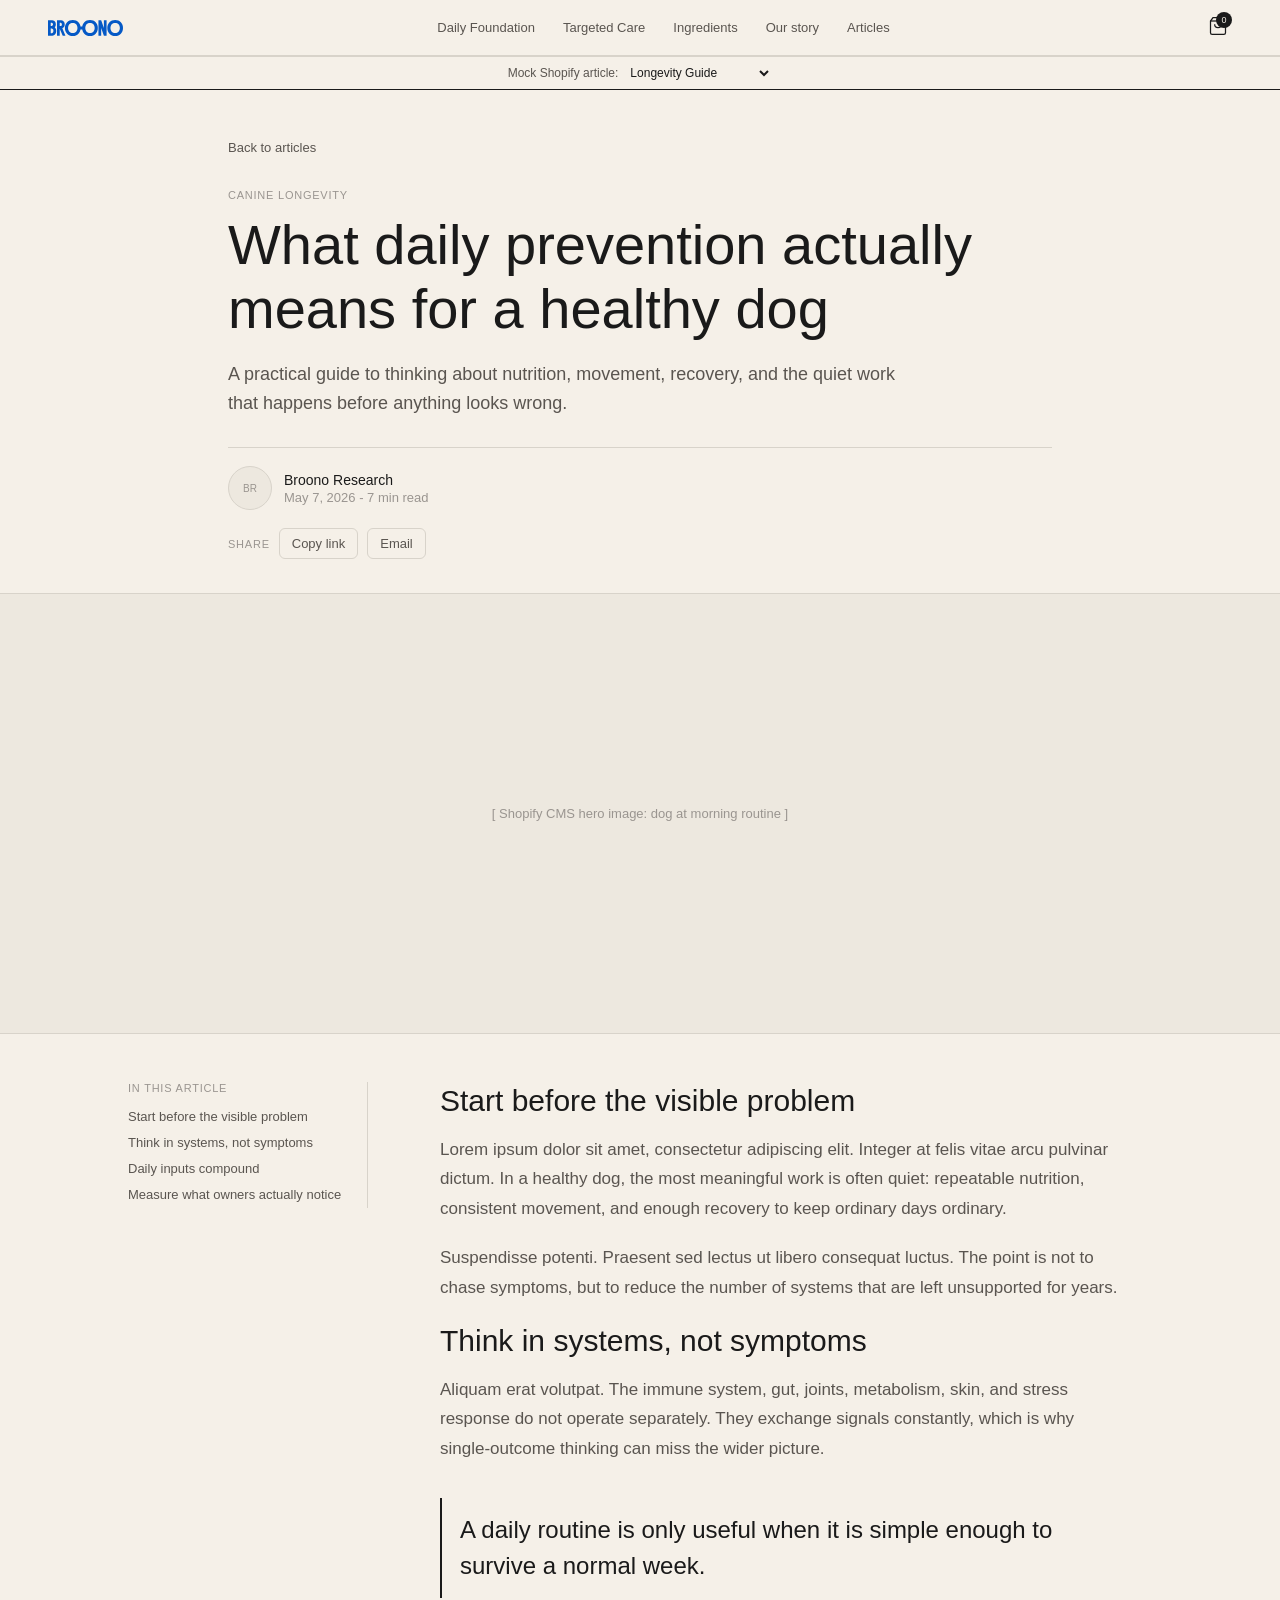
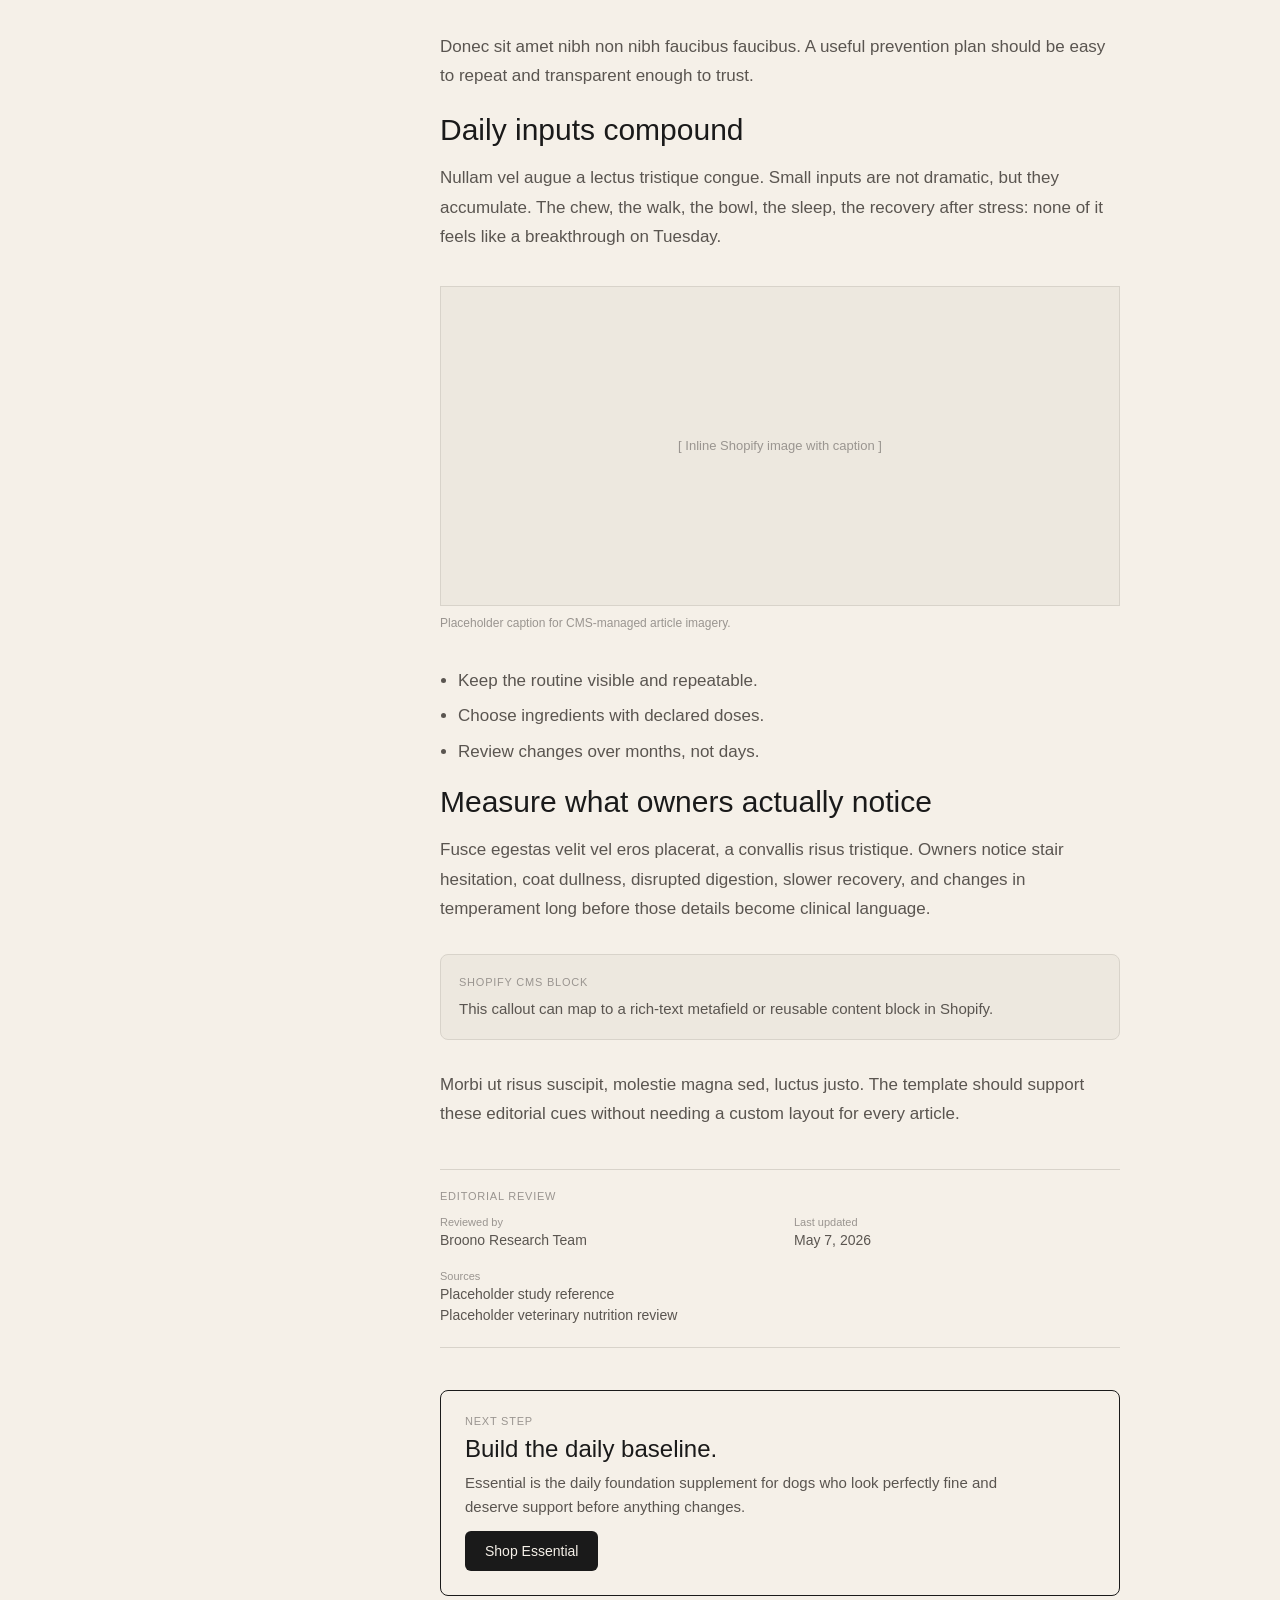
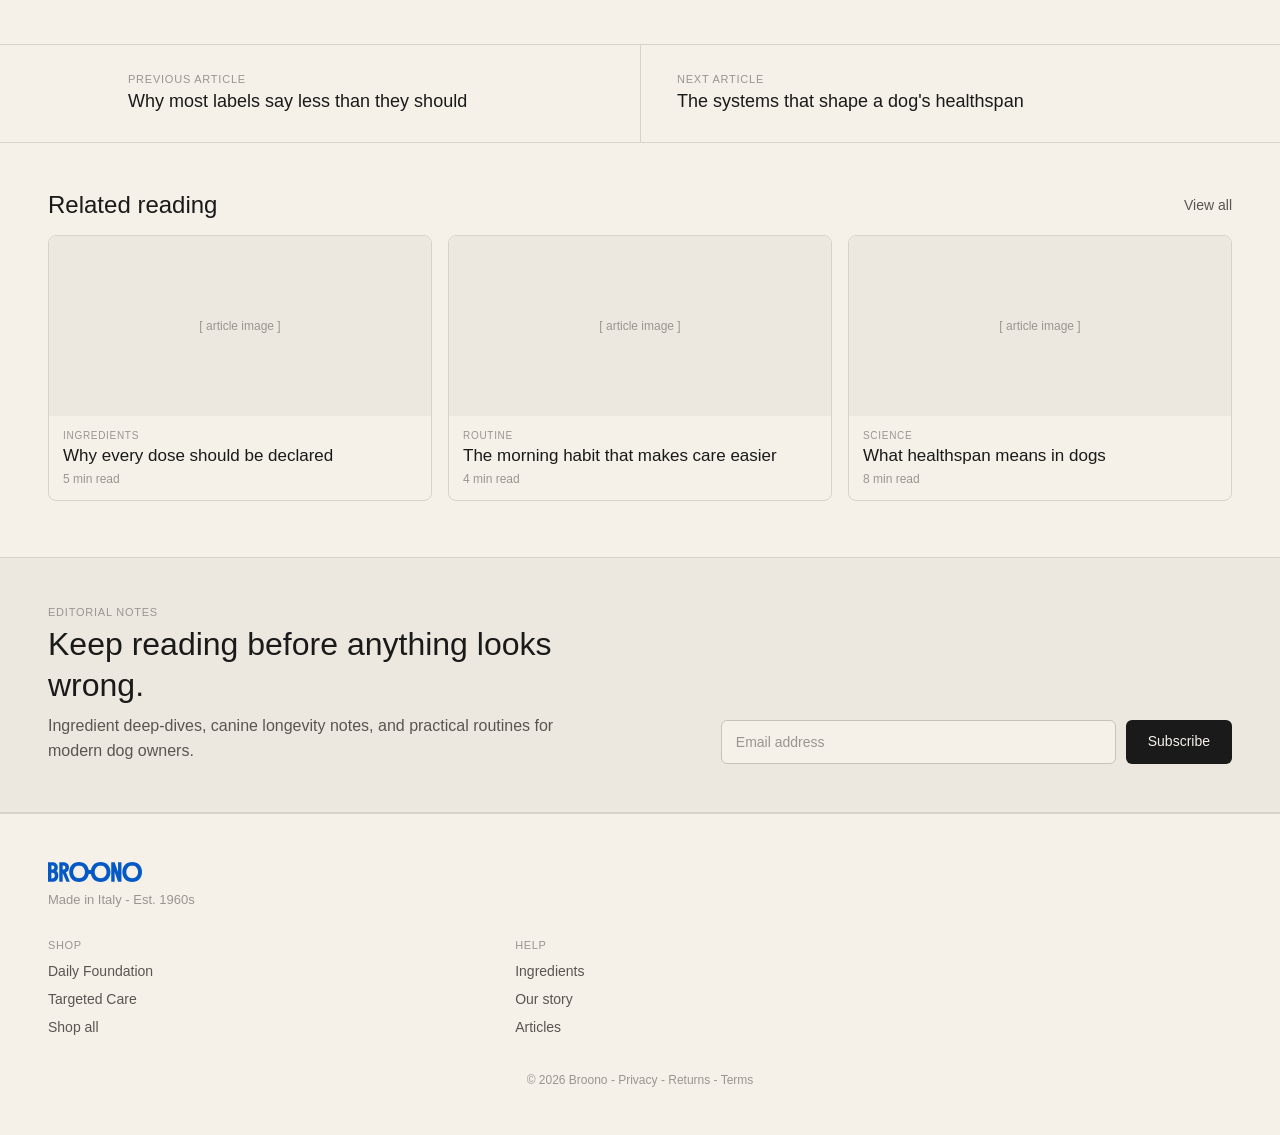
==== commit 934bb197: "-" ====
--- a/article.html
+++ b/article.html
@@ -717,6 +717,7 @@
       </div>
       <div class="nav-drawer__group-label">MORE</div>
       <div class="nav-drawer__links">
+        <a class="nav-drawer__link" href="ingredients.html">Ingredients</a>
         <a class="nav-drawer__link" href="index.html">Our story</a>
         <a class="nav-drawer__link" href="blog.html" style="border-bottom:none;">Articles</a>
       </div>
@@ -732,6 +733,7 @@
       <nav class="nav__desktop-links" aria-label="Main navigation">
         <a href="pdp.html"><span class="nav__desktop-link">Daily Foundation</span></a>
         <a href="pdp.html"><span class="nav__desktop-link">Targeted Care</span></a>
+        <a href="ingredients.html"><span class="nav__desktop-link">Ingredients</span></a>
         <a href="index.html"><span class="nav__desktop-link">Our story</span></a>
         <a href="blog.html"><span class="nav__desktop-link">Articles</span></a>
       </nav>
@@ -862,7 +864,7 @@
         </div>
         <div>
           <div class="footer__col-label">HELP</div>
-          <div class="footer__col-links"><a href="index.html">Our story</a><br><a href="blog.html">Articles</a></div>
+          <div class="footer__col-links"><a href="ingredients.html">Ingredients</a><br><a href="index.html">Our story</a><br><a href="blog.html">Articles</a></div>
         </div>
       </div>
       <div class="footer__legal">&copy; 2026 Broono - Privacy - Returns - Terms</div>
